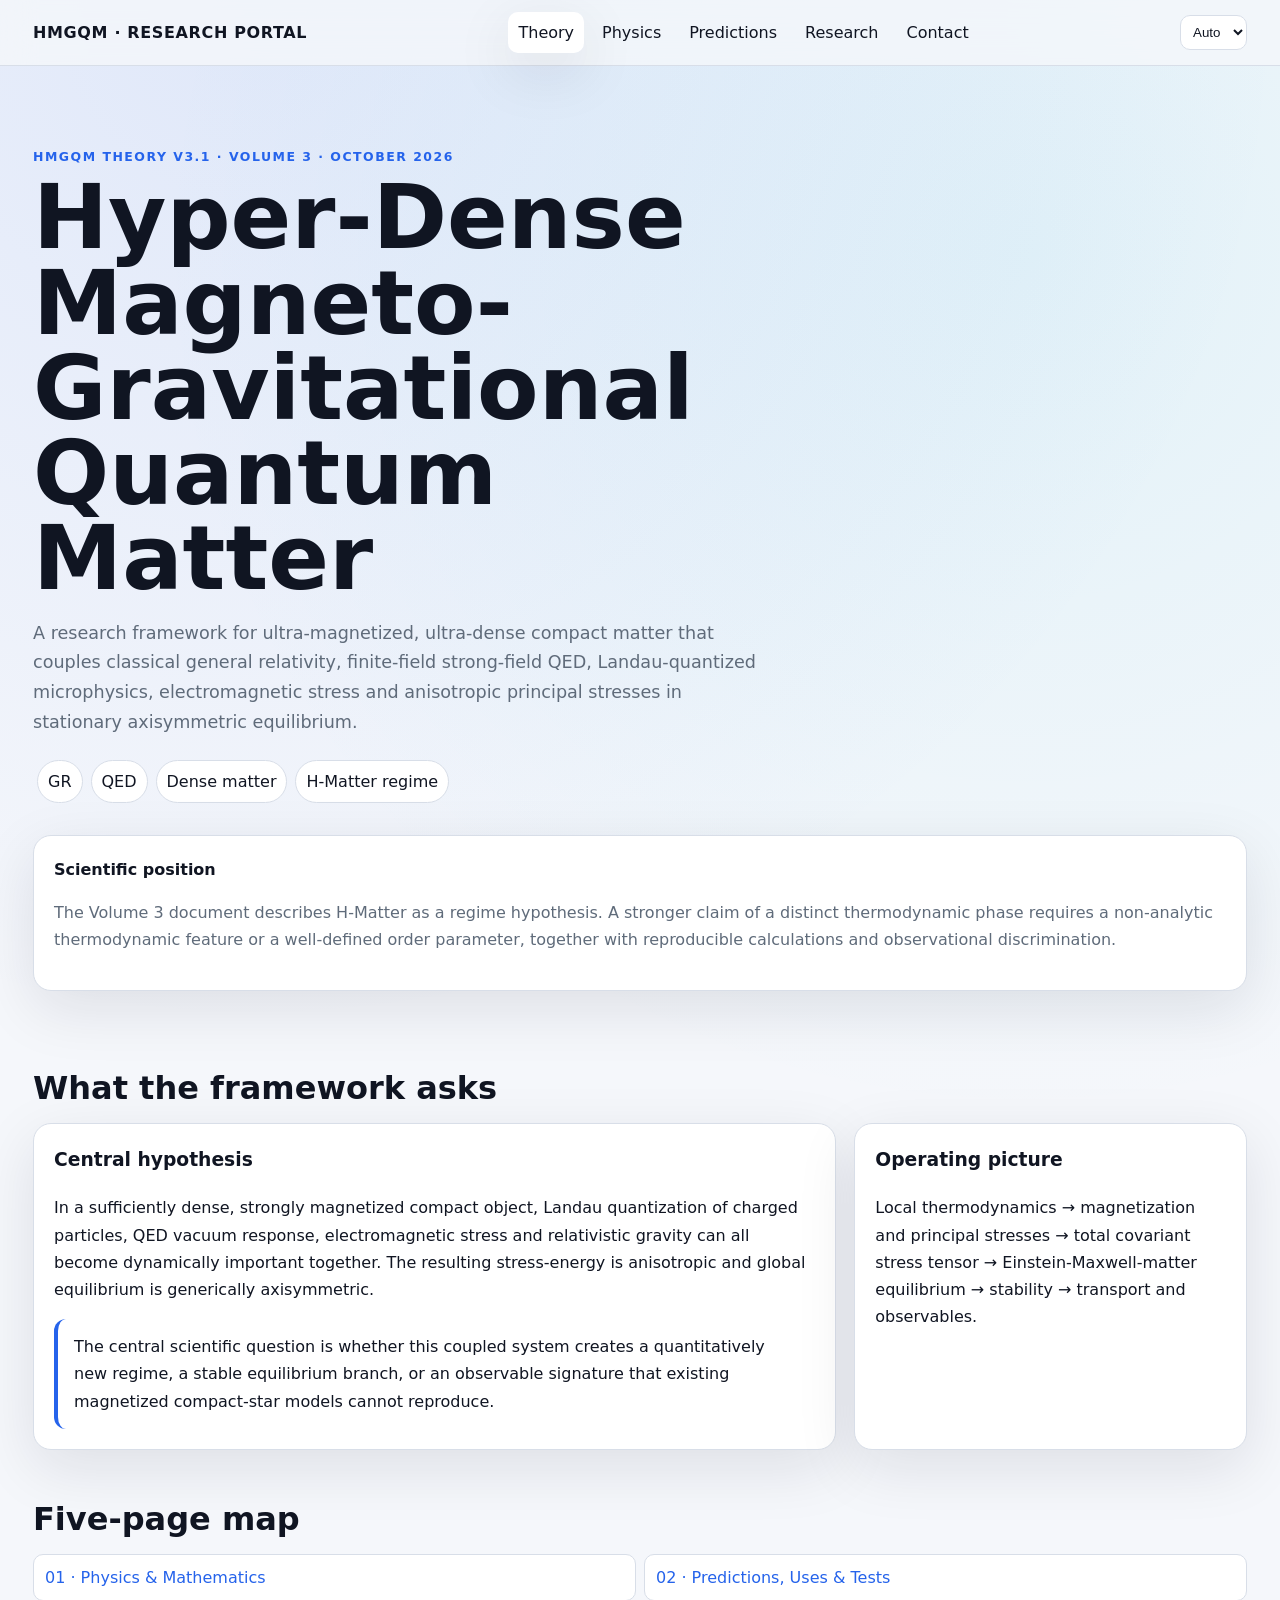
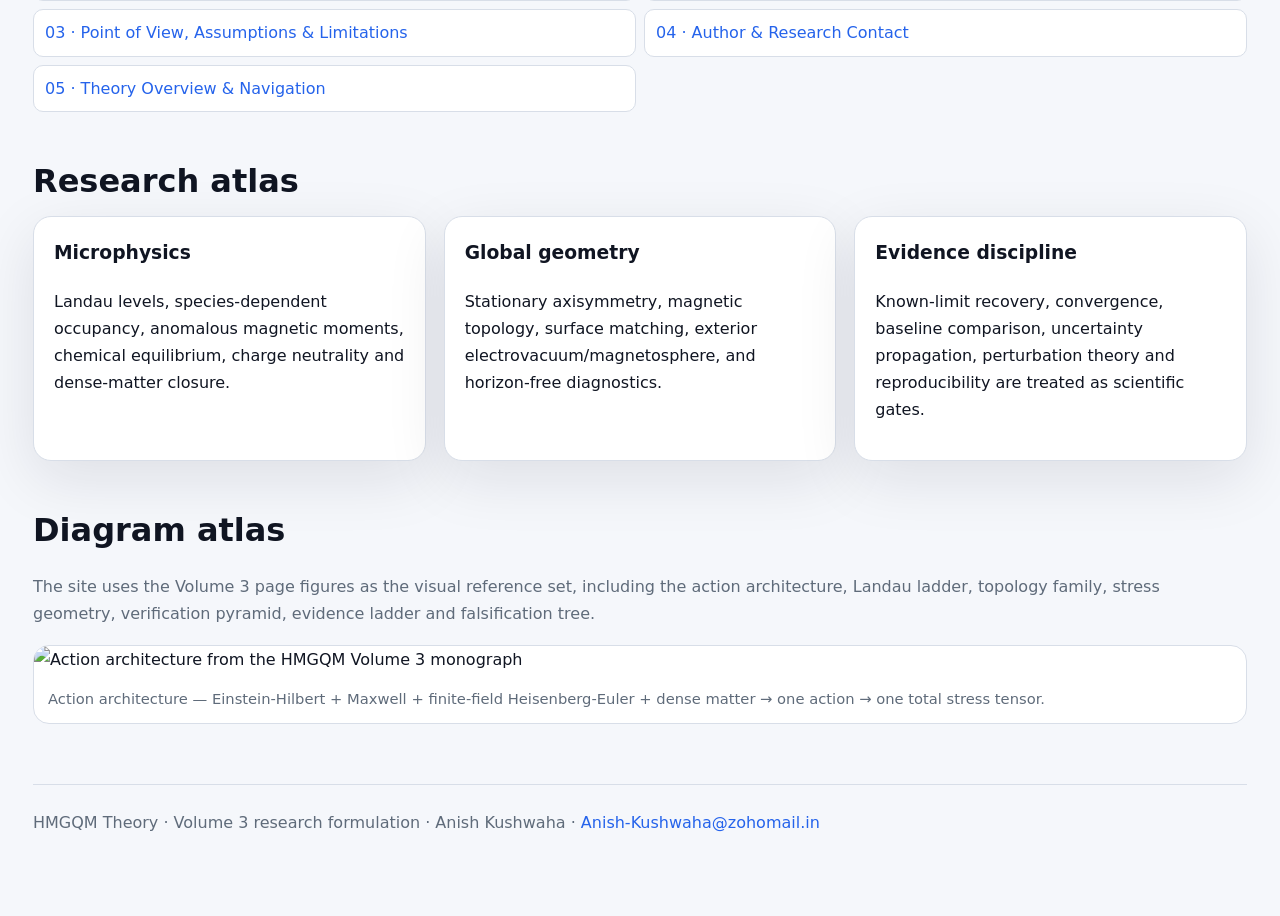
==== index.html @ 24ed3309 "Make HMGQM theory page the GitHub Pages entry point" ====
<!doctype html><html lang="en"><head><meta charset="utf-8"><meta name="viewport" content="width=device-width,initial-scale=1"><title>HMGQM Theory · Core Framework</title>
<meta name="description" content="HMGQM Theory Volume 3: strong-field QED, dense matter, magnetic stress and classical general relativity in an axisymmetric compact-object framework.">
<meta name="keywords" content="HMGQM,H-Matter,Hyper-Dense Magneto-Gravitational Quantum Matter,strong-field QED,Landau quantization,magnetized dense matter,Einstein-Maxwell,compact stars,magnetars,anisotropic stress">
<meta property="og:title" content="HMGQM Theory · Core Framework"><meta property="og:description" content="Research portal for HMGQM Theory v3.1."><meta property="og:type" content="website"><link rel="stylesheet" href="style.css"></head>
<body><header class="top"><nav class="nav"><div class="brand">HMGQM · RESEARCH PORTAL</div><div class="links"><a class="active" href="theory.html">Theory</a><a href="physics.html">Physics</a><a href="predictions.html">Predictions</a><a href="research.html">Research</a><a href="contact.html">Contact</a></div><select class="theme" data-theme-select><option value="auto">Auto</option><option value="light">Light</option><option value="dark">Dark</option></select></nav></header>
<main class="wrap"><section class="hero"><div><div class="eyebrow">HMGQM Theory v3.1 · Volume 3 · October 2026</div><h1>Hyper-Dense Magneto-Gravitational Quantum Matter</h1><p class="lead">A research framework for ultra-magnetized, ultra-dense compact matter that couples classical general relativity, finite-field strong-field QED, Landau-quantized microphysics, electromagnetic stress and anisotropic principal stresses in stationary axisymmetric equilibrium.</p><span class="badge">GR</span><span class="badge">QED</span><span class="badge">Dense matter</span><span class="badge">H-Matter regime</span></div><div class="card"><b>Scientific position</b><p class="muted">The Volume 3 document describes H-Matter as a regime hypothesis. A stronger claim of a distinct thermodynamic phase requires a non-analytic thermodynamic feature or a well-defined order parameter, together with reproducible calculations and observational discrimination.</p></div></section>
<section class="section"><h2>What the framework asks</h2><div class="grid"><article class="card wide"><h3>Central hypothesis</h3><p>In a sufficiently dense, strongly magnetized compact object, Landau quantization of charged particles, QED vacuum response, electromagnetic stress and relativistic gravity can all become dynamically important together. The resulting stress-energy is anisotropic and global equilibrium is generically axisymmetric.</p><div class="callout">The central scientific question is whether this coupled system creates a quantitatively new regime, a stable equilibrium branch, or an observable signature that existing magnetized compact-star models cannot reproduce.</div></article><article class="card"><h3>Operating picture</h3><p>Local thermodynamics → magnetization and principal stresses → total covariant stress tensor → Einstein-Maxwell-matter equilibrium → stability → transport and observables.</p></article></div></section>
<section class="section"><h2>Five-page map</h2><div class="toc"><a href="physics.html">01 · Physics & Mathematics</a><a href="predictions.html">02 · Predictions, Uses & Tests</a><a href="research.html">03 · Point of View, Assumptions & Limitations</a><a href="contact.html">04 · Author & Research Contact</a><a href="theory.html">05 · Theory Overview & Navigation</a></div></section>
<section class="section"><h2>Research atlas</h2><div class="grid"><article class="card"><h3>Microphysics</h3><p>Landau levels, species-dependent occupancy, anomalous magnetic moments, chemical equilibrium, charge neutrality and dense-matter closure.</p></article><article class="card"><h3>Global geometry</h3><p>Stationary axisymmetry, magnetic topology, surface matching, exterior electrovacuum/magnetosphere, and horizon-free diagnostics.</p></article><article class="card"><h3>Evidence discipline</h3><p>Known-limit recovery, convergence, baseline comparison, uncertainty propagation, perturbation theory and reproducibility are treated as scientific gates.</p></article></div></section>
<section class="section"><h2>Diagram atlas</h2><p class="muted">The site uses the Volume 3 page figures as the visual reference set, including the action architecture, Landau ladder, topology family, stress geometry, verification pyramid, evidence ladder and falsification tree.</p><div class="figure"><img src="../assets/page-053.jpg" alt="Action architecture from the HMGQM Volume 3 monograph"><div class="caption">Action architecture — Einstein-Hilbert + Maxwell + finite-field Heisenberg-Euler + dense matter → one action → one total stress tensor.</div></div></section>
<footer class="footer">HMGQM Theory · Volume 3 research formulation · Anish Kushwaha · <a href="mailto:Anish-Kushwaha@zohomail.in">Anish-Kushwaha@zohomail.in</a></footer></main><script src="app.js"></script></body></html>
---- style.css ----
:root{color-scheme:light dark;--bg:#f5f7fb;--panel:#fff;--text:#101522;--muted:#5f6b7a;--line:#d8dee8;--accent:#2563eb;--accent2:#06b6d4;--shadow:0 18px 60px rgba(15,23,42,.10)}[data-theme=dark]{color-scheme:dark;--bg:#060a12;--panel:#0d1421;--text:#edf3ff;--muted:#9ba8bb;--line:#223049;--accent:#60a5fa;--accent2:#22d3ee;--shadow:0 18px 70px rgba(0,0,0,.35)}*{box-sizing:border-box}html{scroll-behavior:smooth}body{margin:0;font:16px/1.7 Inter,system-ui,-apple-system,Segoe UI,Roboto,Arial,sans-serif;background:radial-gradient(circle at 20% 0%,rgba(37,99,235,.10),transparent 38%),radial-gradient(circle at 80% 10%,rgba(6,182,212,.08),transparent 35%),var(--bg);color:var(--text)}a{color:var(--accent);text-decoration:none}a:hover{text-decoration:underline}.top{position:sticky;top:0;z-index:50;backdrop-filter:blur(16px);background:color-mix(in srgb,var(--bg) 82%,transparent);border-bottom:1px solid var(--line)}.nav{max-width:1250px;margin:auto;padding:12px 18px;display:flex;gap:18px;align-items:center;justify-content:space-between}.brand{font-weight:900;letter-spacing:.04em}.links{display:flex;gap:8px;flex-wrap:wrap}.links a{padding:7px 10px;border-radius:10px;color:var(--text)}.links a.active,.links a:hover{background:var(--panel);text-decoration:none;box-shadow:var(--shadow)}.theme{border:1px solid var(--line);background:var(--panel);color:var(--text);border-radius:10px;padding:8px}.wrap{max-width:1250px;margin:auto;padding:28px 18px 80px}.hero{padding:52px 0 28px;display:grid;grid-template-columns:1.3fr .7fr;gap:28px;align-items:end}.eyebrow{color:var(--accent);font-weight:800;text-transform:uppercase;letter-spacing:.12em;font-size:.78rem}.hero h1{font-size:clamp(2.7rem,7vw,5.7rem);line-height:.95;margin:8px 0 16px;max-width:900px}.lead{font-size:1.1rem;color:var(--muted);max-width:850px}.badge{display:inline-flex;gap:8px;align-items:center;padding:7px 10px;border:1px solid var(--line);border-radius:999px;background:var(--panel);margin:4px}.grid{display:grid;grid-template-columns:repeat(12,1fr);gap:18px}.card{grid-column:span 4;background:var(--panel);border:1px solid var(--line);border-radius:18px;padding:20px;box-shadow:var(--shadow)}.card.wide{grid-column:span 8}.card.full{grid-column:1/-1}.card h3{margin-top:0}.section{margin-top:42px}.section h2{font-size:2rem;margin-bottom:8px}.muted{color:var(--muted)}.equation{font-family:ui-monospace,SFMono-Regular,Menlo,monospace;font-size:1rem;padding:16px;border:1px solid var(--line);border-radius:14px;background:color-mix(in srgb,var(--panel) 86%,var(--accent) 14%);overflow:auto}.figure{margin:18px 0;border:1px solid var(--line);border-radius:16px;overflow:hidden;background:var(--panel)}.figure img{display:block;width:100%;height:auto}.caption{padding:12px 14px;color:var(--muted);font-size:.92rem}.toc{display:grid;grid-template-columns:repeat(2,minmax(0,1fr));gap:8px}.toc a{border:1px solid var(--line);padding:9px 11px;border-radius:10px;background:var(--panel)}pre{overflow:auto}.table{width:100%;border-collapse:collapse}.table th,.table td{padding:10px;border-bottom:1px solid var(--line);text-align:left;vertical-align:top}.callout{border-left:4px solid var(--accent);padding:14px 16px;background:var(--panel);border-radius:12px}.danger{border-left-color:#ef4444}.footer{margin-top:60px;padding-top:24px;border-top:1px solid var(--line);color:var(--muted)}@media(max-width:900px){.hero{grid-template-columns:1fr}.card,.card.wide{grid-column:1/-1}.toc{grid-template-columns:1fr}.links{display:none}}
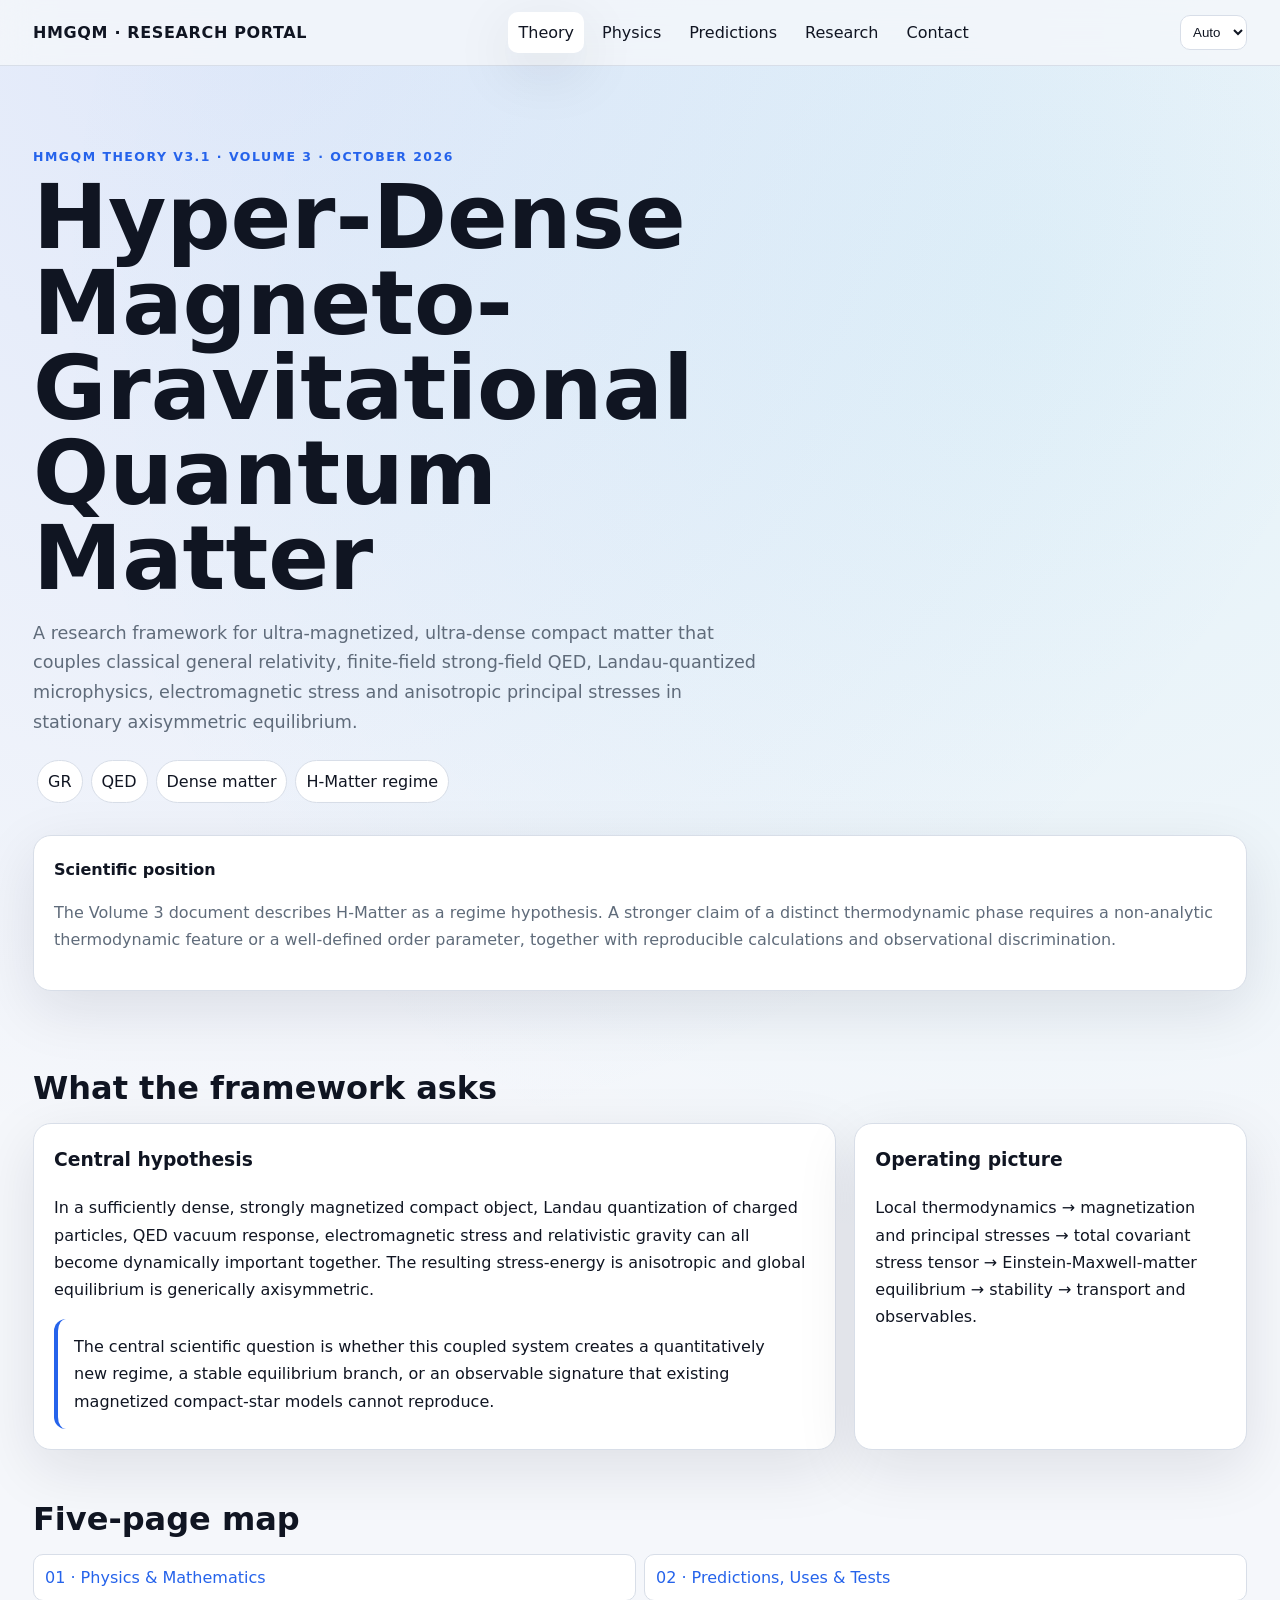
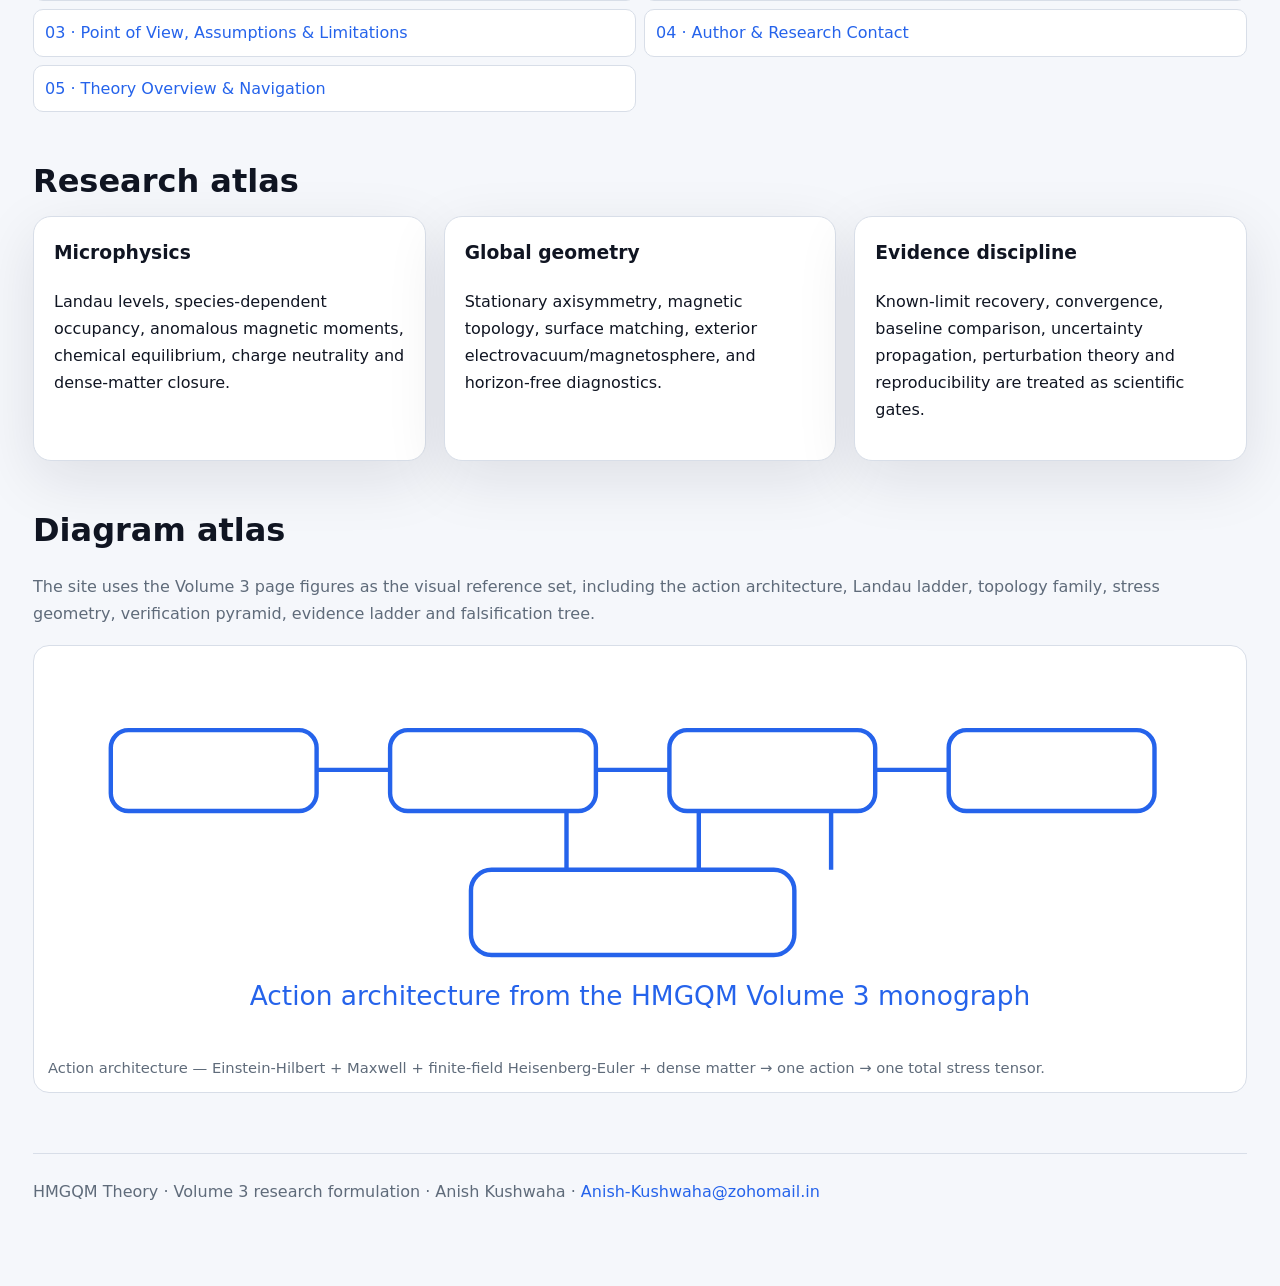
==== commit 384efc22: "Sync HMGQM entry page with fixed theory diagrams" ====
--- a/index.html
+++ b/index.html
@@ -7,5 +7,5 @@
 <section class="section"><h2>What the framework asks</h2><div class="grid"><article class="card wide"><h3>Central hypothesis</h3><p>In a sufficiently dense, strongly magnetized compact object, Landau quantization of charged particles, QED vacuum response, electromagnetic stress and relativistic gravity can all become dynamically important together. The resulting stress-energy is anisotropic and global equilibrium is generically axisymmetric.</p><div class="callout">The central scientific question is whether this coupled system creates a quantitatively new regime, a stable equilibrium branch, or an observable signature that existing magnetized compact-star models cannot reproduce.</div></article><article class="card"><h3>Operating picture</h3><p>Local thermodynamics → magnetization and principal stresses → total covariant stress tensor → Einstein-Maxwell-matter equilibrium → stability → transport and observables.</p></article></div></section>
 <section class="section"><h2>Five-page map</h2><div class="toc"><a href="physics.html">01 · Physics & Mathematics</a><a href="predictions.html">02 · Predictions, Uses & Tests</a><a href="research.html">03 · Point of View, Assumptions & Limitations</a><a href="contact.html">04 · Author & Research Contact</a><a href="theory.html">05 · Theory Overview & Navigation</a></div></section>
 <section class="section"><h2>Research atlas</h2><div class="grid"><article class="card"><h3>Microphysics</h3><p>Landau levels, species-dependent occupancy, anomalous magnetic moments, chemical equilibrium, charge neutrality and dense-matter closure.</p></article><article class="card"><h3>Global geometry</h3><p>Stationary axisymmetry, magnetic topology, surface matching, exterior electrovacuum/magnetosphere, and horizon-free diagnostics.</p></article><article class="card"><h3>Evidence discipline</h3><p>Known-limit recovery, convergence, baseline comparison, uncertainty propagation, perturbation theory and reproducibility are treated as scientific gates.</p></article></div></section>
-<section class="section"><h2>Diagram atlas</h2><p class="muted">The site uses the Volume 3 page figures as the visual reference set, including the action architecture, Landau ladder, topology family, stress geometry, verification pyramid, evidence ladder and falsification tree.</p><div class="figure"><img src="../assets/page-053.jpg" alt="Action architecture from the HMGQM Volume 3 monograph"><div class="caption">Action architecture — Einstein-Hilbert + Maxwell + finite-field Heisenberg-Euler + dense matter → one action → one total stress tensor.</div></div></section>
+<section class="section"><h2>Diagram atlas</h2><p class="muted">The site uses the Volume 3 page figures as the visual reference set, including the action architecture, Landau ladder, topology family, stress geometry, verification pyramid, evidence ladder and falsification tree.</p><div class="figure"><div style="padding:18px;color:var(--accent)"><svg viewBox="0 0 800 240" role="img" aria-label="Action architecture from the HMGQM Volume 3 monograph" xmlns="http://www.w3.org/2000/svg"><g fill="none" stroke="currentColor" stroke-width="3"><rect x="40" y="45" width="140" height="55" rx="12"/><rect x="230" y="45" width="140" height="55" rx="12"/><rect x="420" y="45" width="140" height="55" rx="12"/><rect x="610" y="45" width="140" height="55" rx="12"/><path d="M180 72h50M370 72h50M560 72h50"/><rect x="285" y="140" width="220" height="58" rx="14"/><path d="M350 100v40M440 100v40M530 100v40"/></g><g fill="currentColor" font-family="system-ui" font-size="18" text-anchor="middle"><text x="400" y="232">Action architecture from the HMGQM Volume 3 monograph</text></g></svg></div><div class="caption">Action architecture — Einstein-Hilbert + Maxwell + finite-field Heisenberg-Euler + dense matter → one action → one total stress tensor.</div></div></section>
 <footer class="footer">HMGQM Theory · Volume 3 research formulation · Anish Kushwaha · <a href="mailto:Anish-Kushwaha@zohomail.in">Anish-Kushwaha@zohomail.in</a></footer></main><script src="app.js"></script></body></html>
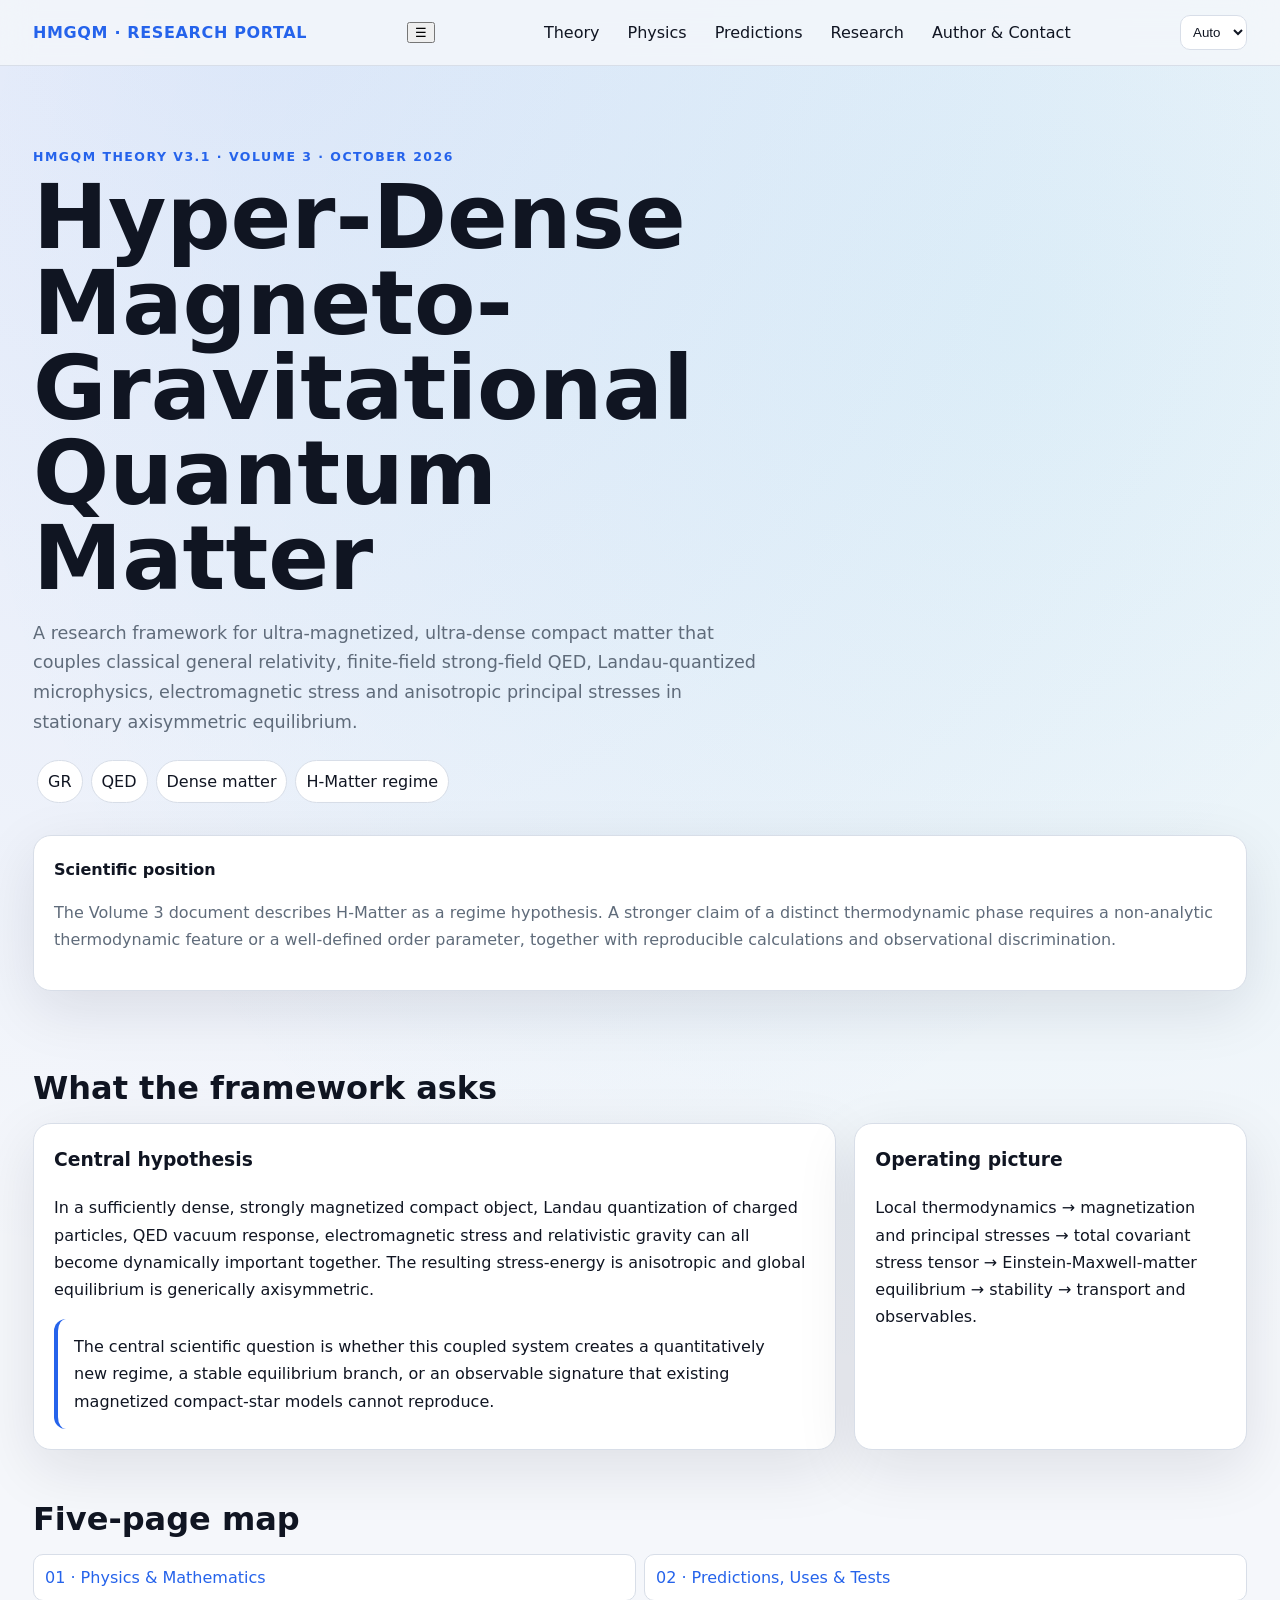
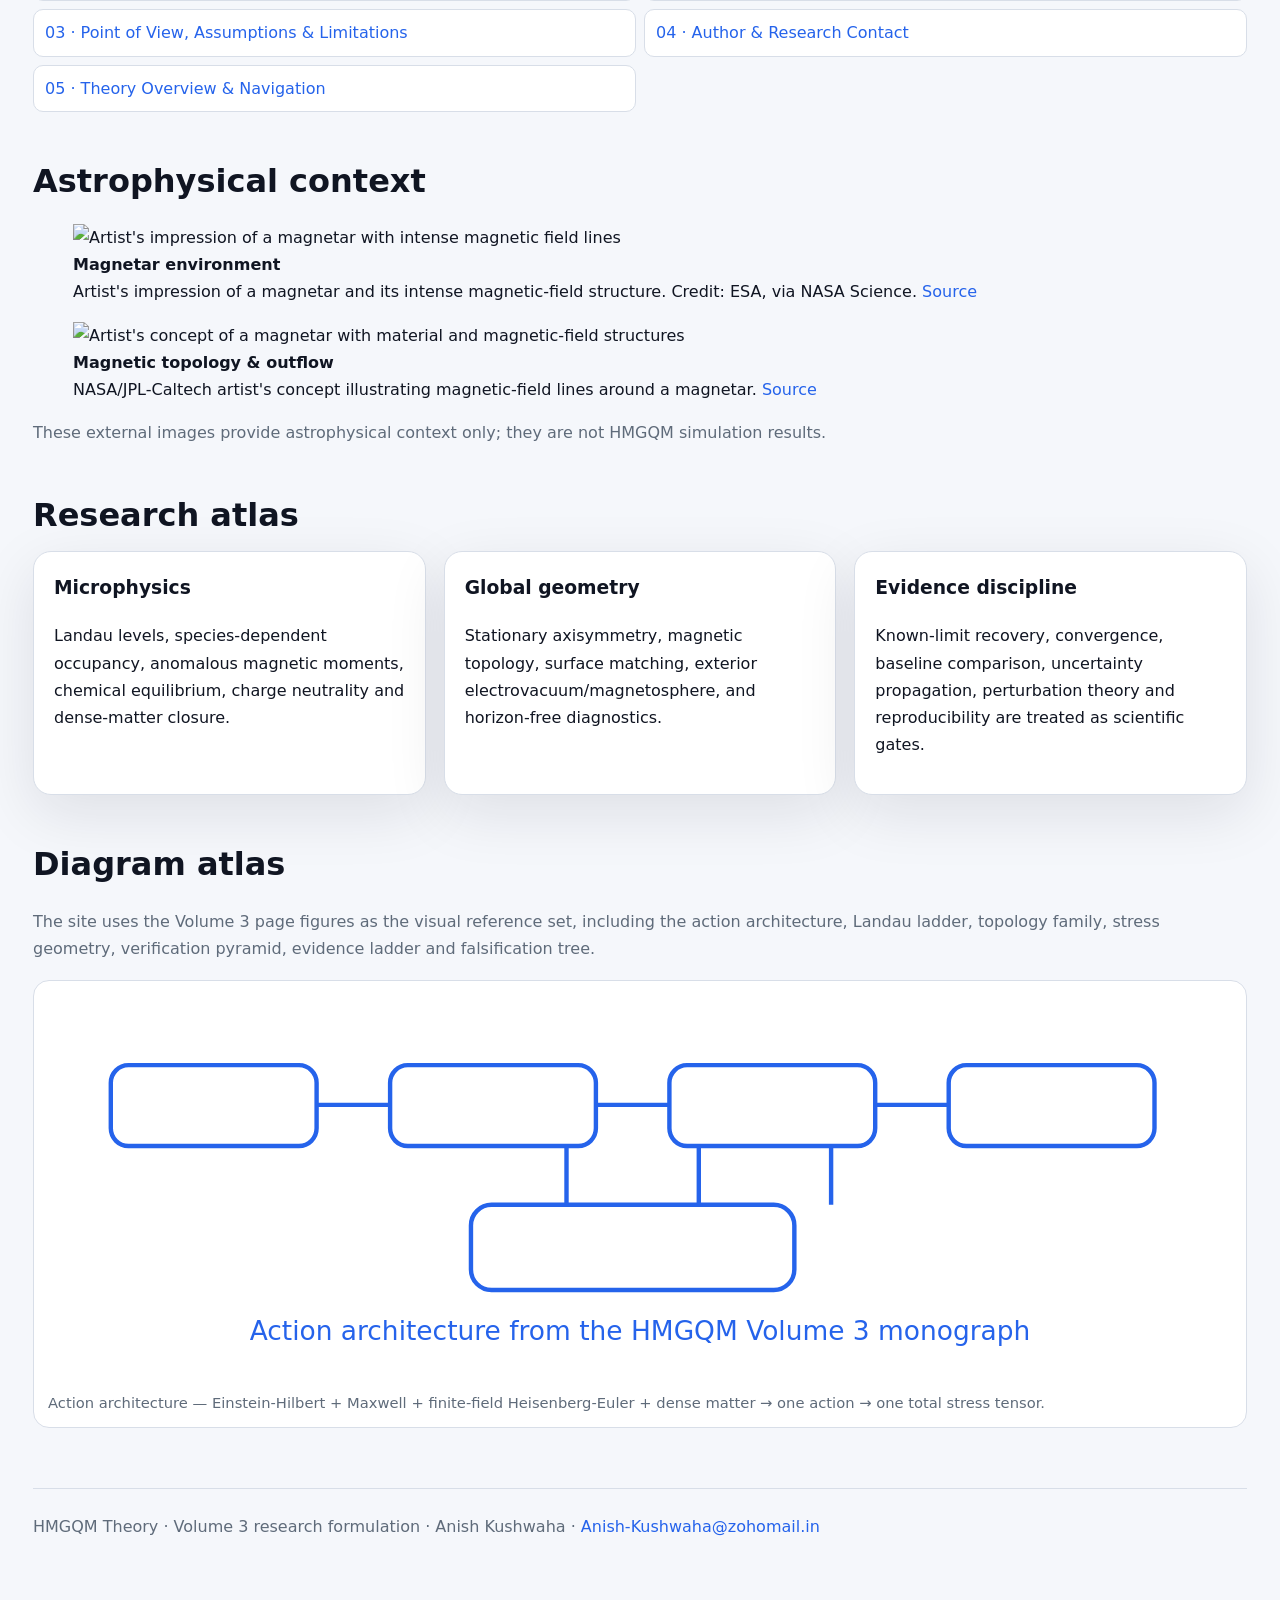
==== commit 989a7e75: "Enhance HMGQM navigation, visuals and author profile" ====
--- a/index.html
+++ b/index.html
@@ -2,10 +2,10 @@
 <meta name="description" content="HMGQM Theory Volume 3: strong-field QED, dense matter, magnetic stress and classical general relativity in an axisymmetric compact-object framework.">
 <meta name="keywords" content="HMGQM,H-Matter,Hyper-Dense Magneto-Gravitational Quantum Matter,strong-field QED,Landau quantization,magnetized dense matter,Einstein-Maxwell,compact stars,magnetars,anisotropic stress">
 <meta property="og:title" content="HMGQM Theory · Core Framework"><meta property="og:description" content="Research portal for HMGQM Theory v3.1."><meta property="og:type" content="website"><link rel="stylesheet" href="style.css"></head>
-<body><header class="top"><nav class="nav"><div class="brand">HMGQM · RESEARCH PORTAL</div><div class="links"><a class="active" href="theory.html">Theory</a><a href="physics.html">Physics</a><a href="predictions.html">Predictions</a><a href="research.html">Research</a><a href="contact.html">Contact</a></div><select class="theme" data-theme-select><option value="auto">Auto</option><option value="light">Light</option><option value="dark">Dark</option></select></nav></header>
+<body><header class="top"><nav class="nav"><a class="brand" href="index.html" aria-label="HMGQM Research Portal">HMGQM <span>· RESEARCH PORTAL</span></a><button class="nav-toggle" type="button" aria-label="Open navigation" aria-expanded="false" data-nav-toggle>☰</button><div class="links" data-nav-links><a data-nav="index.html" href="index.html">Theory</a><a data-nav="physics.html" href="physics.html">Physics</a><a data-nav="predictions.html" href="predictions.html">Predictions</a><a data-nav="research.html" href="research.html">Research</a><a data-nav="contact.html" href="contact.html">Author & Contact</a></div><select class="theme" data-theme-select aria-label="Theme"><option value="auto">Auto</option><option value="light">Light</option><option value="dark">Dark</option></select></nav></header>
 <main class="wrap"><section class="hero"><div><div class="eyebrow">HMGQM Theory v3.1 · Volume 3 · October 2026</div><h1>Hyper-Dense Magneto-Gravitational Quantum Matter</h1><p class="lead">A research framework for ultra-magnetized, ultra-dense compact matter that couples classical general relativity, finite-field strong-field QED, Landau-quantized microphysics, electromagnetic stress and anisotropic principal stresses in stationary axisymmetric equilibrium.</p><span class="badge">GR</span><span class="badge">QED</span><span class="badge">Dense matter</span><span class="badge">H-Matter regime</span></div><div class="card"><b>Scientific position</b><p class="muted">The Volume 3 document describes H-Matter as a regime hypothesis. A stronger claim of a distinct thermodynamic phase requires a non-analytic thermodynamic feature or a well-defined order parameter, together with reproducible calculations and observational discrimination.</p></div></section>
 <section class="section"><h2>What the framework asks</h2><div class="grid"><article class="card wide"><h3>Central hypothesis</h3><p>In a sufficiently dense, strongly magnetized compact object, Landau quantization of charged particles, QED vacuum response, electromagnetic stress and relativistic gravity can all become dynamically important together. The resulting stress-energy is anisotropic and global equilibrium is generically axisymmetric.</p><div class="callout">The central scientific question is whether this coupled system creates a quantitatively new regime, a stable equilibrium branch, or an observable signature that existing magnetized compact-star models cannot reproduce.</div></article><article class="card"><h3>Operating picture</h3><p>Local thermodynamics → magnetization and principal stresses → total covariant stress tensor → Einstein-Maxwell-matter equilibrium → stability → transport and observables.</p></article></div></section>
-<section class="section"><h2>Five-page map</h2><div class="toc"><a href="physics.html">01 · Physics & Mathematics</a><a href="predictions.html">02 · Predictions, Uses & Tests</a><a href="research.html">03 · Point of View, Assumptions & Limitations</a><a href="contact.html">04 · Author & Research Contact</a><a href="theory.html">05 · Theory Overview & Navigation</a></div></section>
-<section class="section"><h2>Research atlas</h2><div class="grid"><article class="card"><h3>Microphysics</h3><p>Landau levels, species-dependent occupancy, anomalous magnetic moments, chemical equilibrium, charge neutrality and dense-matter closure.</p></article><article class="card"><h3>Global geometry</h3><p>Stationary axisymmetry, magnetic topology, surface matching, exterior electrovacuum/magnetosphere, and horizon-free diagnostics.</p></article><article class="card"><h3>Evidence discipline</h3><p>Known-limit recovery, convergence, baseline comparison, uncertainty propagation, perturbation theory and reproducibility are treated as scientific gates.</p></article></div></section>
+<section class="section"><h2>Five-page map</h2><div class="toc"><a href="physics.html">01 · Physics & Mathematics</a><a href="predictions.html">02 · Predictions, Uses & Tests</a><a href="research.html">03 · Point of View, Assumptions & Limitations</a><a href="contact.html">04 · Author & Research Contact</a><a href="index.html">05 · Theory Overview & Navigation</a></div></section>
+<section class="section media-section"><h2>Astrophysical context</h2><div class="media-grid"><figure class="media-card"><img loading="lazy" src="https://assets.science.nasa.gov/dynamicimage/assets/science/missions/hubble/releases/2025/04/STScI-01JQSDXJ6079K1HM6D6FRER23B.tif?w=2000" alt="Artist's impression of a magnetar with intense magnetic field lines"><figcaption><strong>Magnetar environment</strong><br>Artist's impression of a magnetar and its intense magnetic-field structure. Credit: ESA, via NASA Science. <a href="https://science.nasa.gov/asset/hubble/illustration-of-magnetar/" target="_blank" rel="noopener">Source</a></figcaption></figure><figure class="media-card"><img loading="lazy" src="https://images-assets.nasa.gov/image/PIA26274/PIA26274~small.jpg" alt="Artist's concept of a magnetar with material and magnetic-field structures"><figcaption><strong>Magnetic topology & outflow</strong><br>NASA/JPL-Caltech artist's concept illustrating magnetic-field lines around a magnetar. <a href="https://science.nasa.gov/photojournal/a-magnetar-loses-mass-artists-concept/" target="_blank" rel="noopener">Source</a></figcaption></figure></div><p class="muted media-note">These external images provide astrophysical context only; they are not HMGQM simulation results.</p></section><section class="section"><h2>Research atlas</h2><div class="grid"><article class="card"><h3>Microphysics</h3><p>Landau levels, species-dependent occupancy, anomalous magnetic moments, chemical equilibrium, charge neutrality and dense-matter closure.</p></article><article class="card"><h3>Global geometry</h3><p>Stationary axisymmetry, magnetic topology, surface matching, exterior electrovacuum/magnetosphere, and horizon-free diagnostics.</p></article><article class="card"><h3>Evidence discipline</h3><p>Known-limit recovery, convergence, baseline comparison, uncertainty propagation, perturbation theory and reproducibility are treated as scientific gates.</p></article></div></section>
 <section class="section"><h2>Diagram atlas</h2><p class="muted">The site uses the Volume 3 page figures as the visual reference set, including the action architecture, Landau ladder, topology family, stress geometry, verification pyramid, evidence ladder and falsification tree.</p><div class="figure"><div style="padding:18px;color:var(--accent)"><svg viewBox="0 0 800 240" role="img" aria-label="Action architecture from the HMGQM Volume 3 monograph" xmlns="http://www.w3.org/2000/svg"><g fill="none" stroke="currentColor" stroke-width="3"><rect x="40" y="45" width="140" height="55" rx="12"/><rect x="230" y="45" width="140" height="55" rx="12"/><rect x="420" y="45" width="140" height="55" rx="12"/><rect x="610" y="45" width="140" height="55" rx="12"/><path d="M180 72h50M370 72h50M560 72h50"/><rect x="285" y="140" width="220" height="58" rx="14"/><path d="M350 100v40M440 100v40M530 100v40"/></g><g fill="currentColor" font-family="system-ui" font-size="18" text-anchor="middle"><text x="400" y="232">Action architecture from the HMGQM Volume 3 monograph</text></g></svg></div><div class="caption">Action architecture — Einstein-Hilbert + Maxwell + finite-field Heisenberg-Euler + dense matter → one action → one total stress tensor.</div></div></section>
 <footer class="footer">HMGQM Theory · Volume 3 research formulation · Anish Kushwaha · <a href="mailto:Anish-Kushwaha@zohomail.in">Anish-Kushwaha@zohomail.in</a></footer></main><script src="app.js"></script></body></html>
